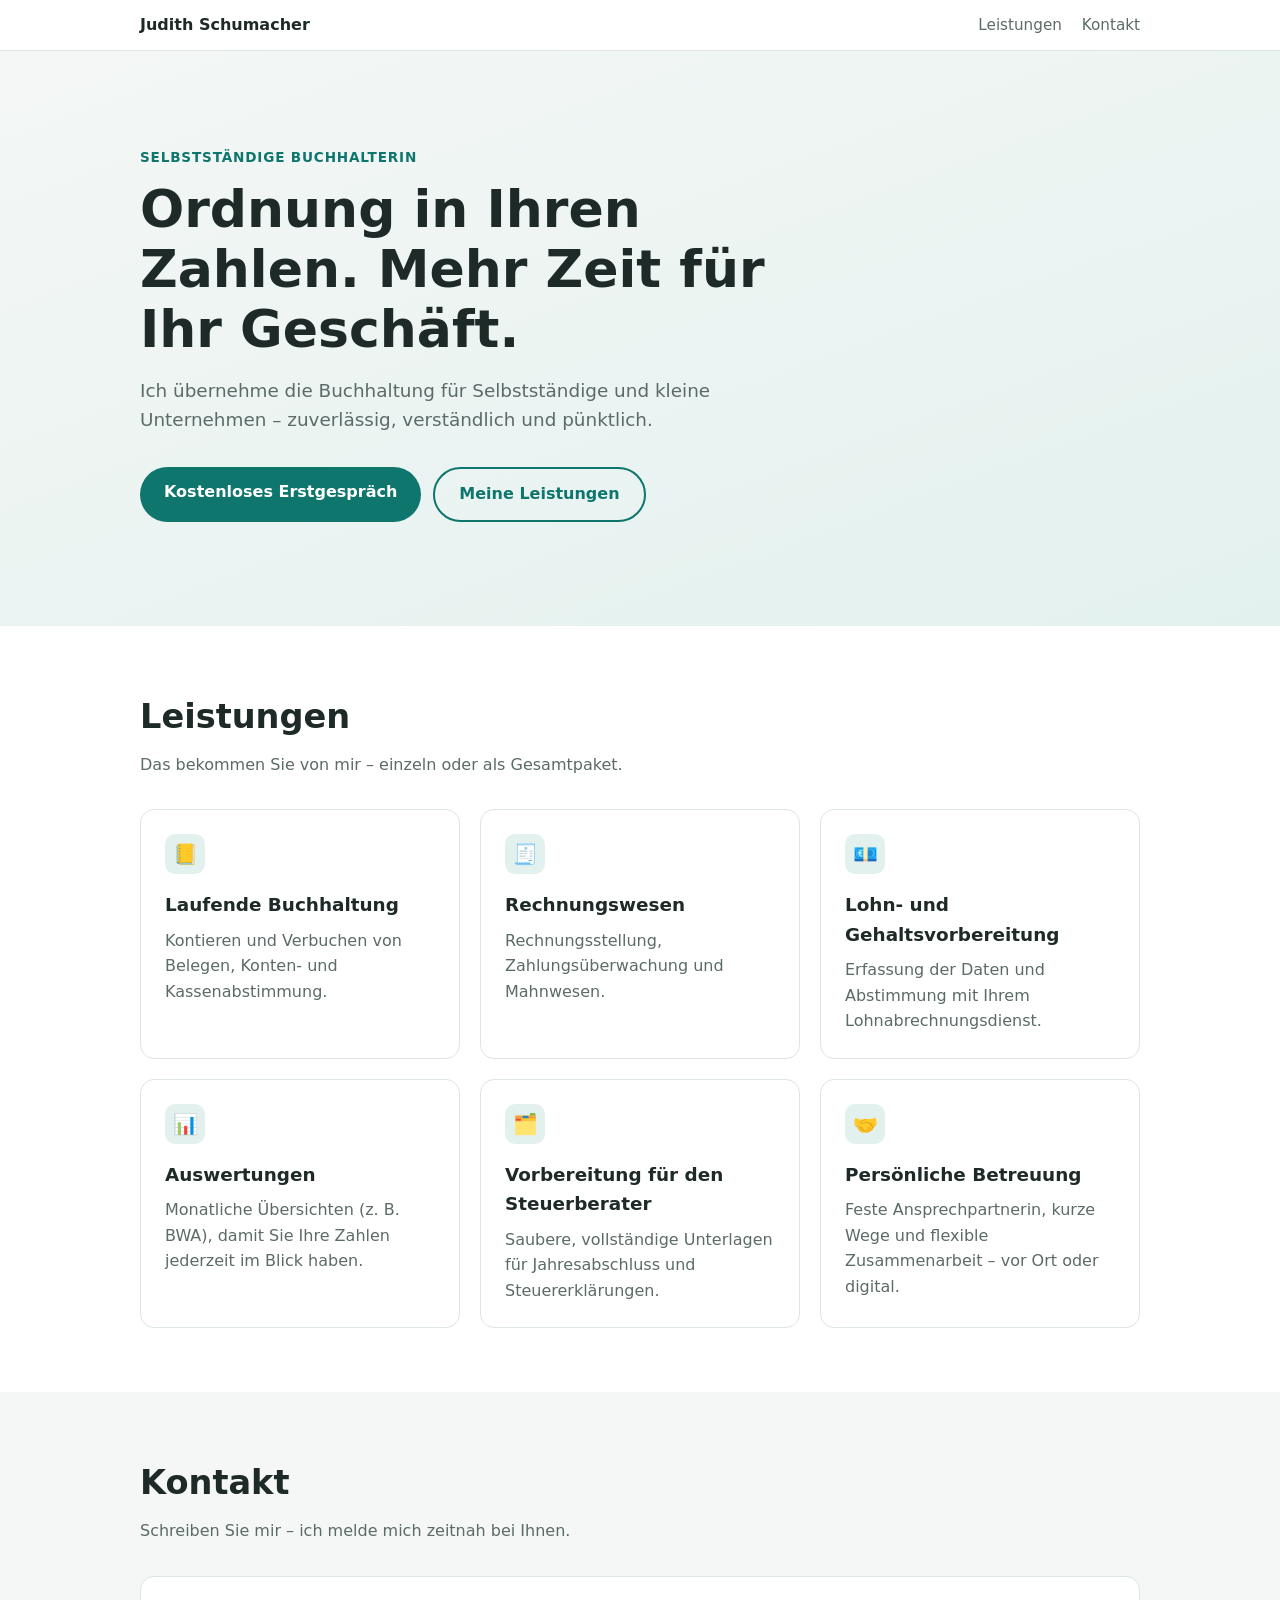
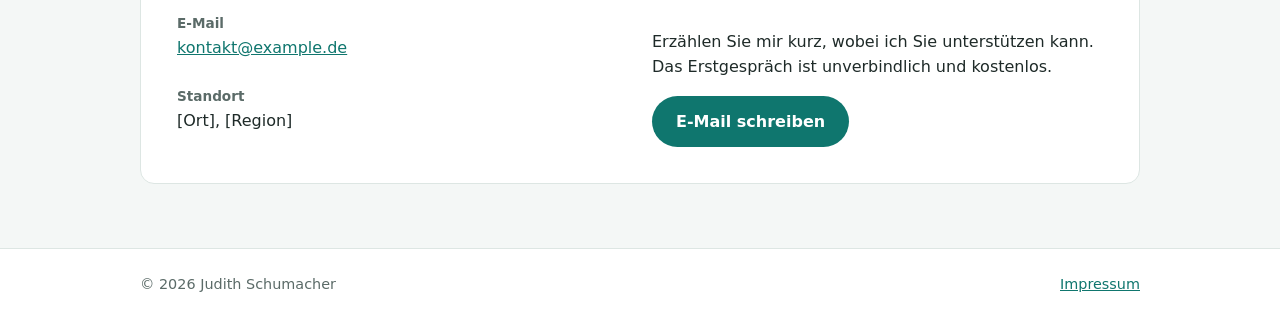
==== index.html @ 083d1010 "v0.1 Installation Website Judith" ====
<!DOCTYPE html>
<html lang="de">
<head>
  <meta charset="UTF-8">
  <meta name="viewport" content="width=device-width, initial-scale=1">
  <title>Judith Schumacher – Selbstständige Buchhaltung</title>
  <meta name="description" content="Judith Schumacher – selbstständige Buchhalterin für Selbstständige und kleine Unternehmen. Laufende Buchhaltung, Rechnungswesen und Vorbereitung für den Steuerberater.">
  <link rel="stylesheet" href="style.css">
</head>
<body>

  <header class="site-header">
    <div class="container">
      <a class="brand" href="#top">Judith Schumacher</a>
      <nav class="nav" aria-label="Hauptnavigation">
        <a href="#leistungen">Leistungen</a>
        <a href="#kontakt">Kontakt</a>
      </nav>
    </div>
  </header>

  <main id="top">
    <!-- Hero -->
    <div class="hero">
      <div class="container">
        <p class="eyebrow">Selbstständige Buchhalterin</p>
        <h1>Ordnung in Ihren Zahlen. Mehr Zeit für Ihr Geschäft.</h1>
        <p class="lead">
          Ich übernehme die Buchhaltung für Selbstständige und kleine Unternehmen –
          zuverlässig, verständlich und pünktlich.
        </p>
        <div class="actions">
          <a class="btn" href="#kontakt">Kostenloses Erstgespräch</a>
          <a class="btn secondary" href="#leistungen">Meine Leistungen</a>
        </div>
      </div>
    </div>

    <!-- Leistungen -->
    <section id="leistungen">
      <div class="container">
        <h2>Leistungen</h2>
        <p class="section-intro">Das bekommen Sie von mir – einzeln oder als Gesamtpaket.</p>
        <div class="cards">
          <article class="card">
            <div class="icon" aria-hidden="true">📒</div>
            <h3>Laufende Buchhaltung</h3>
            <p>Kontieren und Verbuchen von Belegen, Konten- und Kassenabstimmung.</p>
          </article>
          <article class="card">
            <div class="icon" aria-hidden="true">🧾</div>
            <h3>Rechnungswesen</h3>
            <p>Rechnungsstellung, Zahlungsüberwachung und Mahnwesen.</p>
          </article>
          <article class="card">
            <div class="icon" aria-hidden="true">💶</div>
            <h3>Lohn- und Gehaltsvorbereitung</h3>
            <p>Erfassung der Daten und Abstimmung mit Ihrem Lohnabrechnungsdienst.</p>
          </article>
          <article class="card">
            <div class="icon" aria-hidden="true">📊</div>
            <h3>Auswertungen</h3>
            <p>Monatliche Übersichten (z. B. BWA), damit Sie Ihre Zahlen jederzeit im Blick haben.</p>
          </article>
          <article class="card">
            <div class="icon" aria-hidden="true">🗂️</div>
            <h3>Vorbereitung für den Steuerberater</h3>
            <p>Saubere, vollständige Unterlagen für Jahresabschluss und Steuererklärungen.</p>
          </article>
          <article class="card">
            <div class="icon" aria-hidden="true">🤝</div>
            <h3>Persönliche Betreuung</h3>
            <p>Feste Ansprechpartnerin, kurze Wege und flexible Zusammenarbeit – vor Ort oder digital.</p>
          </article>
        </div>
      </div>
    </section>

    <!-- Kontakt -->
    <section id="kontakt" class="soft">
      <div class="container">
        <h2>Kontakt</h2>
        <p class="section-intro">Schreiben Sie mir – ich melde mich zeitnah bei Ihnen.</p>
        <div class="contact-box">
          <ul class="contact-list">
            <li><strong>E-Mail</strong><a href="mailto:kontakt@example.de">kontakt@example.de</a></li>
            <li><strong>Standort</strong>[Ort], [Region]</li>
          </ul>
          <div>
            <p>Erzählen Sie mir kurz, wobei ich Sie unterstützen kann. Das Erstgespräch ist unverbindlich und kostenlos.</p>
            <a class="btn" href="mailto:kontakt@example.de?subject=Anfrage%20Buchhaltung">E-Mail schreiben</a>
          </div>
        </div>
      </div>
    </section>
  </main>

  <footer class="site-footer">
    <div class="container">
      <span>© <span id="year">2026</span> Judith Schumacher</span>
      <a href="impressum.html">Impressum</a>
    </div>
  </footer>

  <script>document.getElementById("year").textContent = new Date().getFullYear();</script>
</body>
</html>
---- style.css ----
:root {
  --bg: #ffffff;
  --bg-soft: #f4f7f6;
  --text: #1e2a28;
  --muted: #5b6b68;
  --accent: #0f766e;
  --accent-dark: #0b5953;
  --border: #dde6e3;
  --radius: 14px;
}

*, *::before, *::after { box-sizing: border-box; }

html { scroll-behavior: smooth; }

body {
  margin: 0;
  font-family: system-ui, -apple-system, "Segoe UI", Roboto, sans-serif;
  color: var(--text);
  background: var(--bg);
  line-height: 1.6;
}

a { color: var(--accent); }
a:hover { color: var(--accent-dark); }

.container {
  width: 100%;
  max-width: 1040px;
  margin: 0 auto;
  padding: 0 1.25rem;
}

/* Header */
.site-header {
  position: sticky;
  top: 0;
  z-index: 10;
  background: rgba(255, 255, 255, 0.92);
  backdrop-filter: blur(8px);
  border-bottom: 1px solid var(--border);
}
.site-header .container {
  display: flex;
  flex-wrap: wrap;
  align-items: center;
  justify-content: space-between;
  gap: 0.25rem 1rem;
  padding-top: 0.75rem;
  padding-bottom: 0.75rem;
}
.brand {
  font-weight: 700;
  color: var(--text);
  text-decoration: none;
}
.nav { display: flex; gap: 1.25rem; }
.nav a {
  color: var(--muted);
  text-decoration: none;
  font-size: 0.95rem;
}
.nav a:hover { color: var(--accent); }

/* Buttons */
.btn {
  display: inline-block;
  padding: 0.8rem 1.5rem;
  border-radius: 999px;
  background: var(--accent);
  color: #fff;
  font-weight: 600;
  text-decoration: none;
  transition: background 0.2s;
}
.btn:hover { background: var(--accent-dark); color: #fff; }
.btn.secondary {
  background: transparent;
  color: var(--accent);
  border: 2px solid var(--accent);
}
.btn.secondary:hover { background: var(--accent); color: #fff; }

/* Hero */
.hero {
  background: linear-gradient(160deg, var(--bg-soft), #e3f1ee);
  padding: 4rem 0 4.5rem;
}
.eyebrow {
  color: var(--accent);
  font-weight: 600;
  letter-spacing: 0.06em;
  text-transform: uppercase;
  font-size: 0.85rem;
  margin: 0 0 0.75rem;
}
.hero h1 {
  font-size: clamp(2rem, 6vw, 3.25rem);
  line-height: 1.15;
  margin: 0 0 1rem;
  max-width: 18ch;
}
.hero p.lead {
  font-size: 1.15rem;
  color: var(--muted);
  max-width: 52ch;
  margin: 0 0 2rem;
}
.hero .actions { display: flex; flex-wrap: wrap; gap: 0.75rem; }

/* Sections */
section { padding: 4rem 0; }
section.soft { background: var(--bg-soft); }
h2 {
  font-size: clamp(1.5rem, 4vw, 2.1rem);
  margin: 0 0 0.5rem;
}
.section-intro { color: var(--muted); margin: 0 0 2rem; max-width: 56ch; }

/* Leistungen */
.cards {
  display: grid;
  gap: 1.25rem;
  grid-template-columns: 1fr;
}
.card {
  background: var(--bg);
  border: 1px solid var(--border);
  border-radius: var(--radius);
  padding: 1.5rem;
}
.card h3 { margin: 0 0 0.5rem; font-size: 1.15rem; }
.card p { margin: 0; color: var(--muted); }
.icon {
  width: 2.5rem;
  height: 2.5rem;
  display: grid;
  place-items: center;
  border-radius: 10px;
  background: #e3f1ee;
  font-size: 1.25rem;
  margin-bottom: 1rem;
}

/* Kontakt */
.contact-box {
  display: grid;
  gap: 1.5rem;
  background: var(--bg);
  border: 1px solid var(--border);
  border-radius: var(--radius);
  padding: 1.75rem;
}
.contact-list { list-style: none; margin: 0; padding: 0; display: grid; gap: 0.75rem; }
.contact-list strong { display: block; font-size: 0.85rem; color: var(--muted); font-weight: 600; }

/* Footer */
.site-footer {
  border-top: 1px solid var(--border);
  padding: 1.5rem 0;
  font-size: 0.9rem;
  color: var(--muted);
}
.site-footer .container {
  display: flex;
  flex-wrap: wrap;
  justify-content: space-between;
  gap: 0.5rem 1rem;
}

/* Rechtstext (Impressum) */
.legal { padding: 3rem 0 4rem; max-width: 720px; }
.legal h1 { font-size: clamp(1.8rem, 5vw, 2.4rem); margin: 0 0 1.5rem; }
.legal h2 { font-size: 1.2rem; margin: 2rem 0 0.5rem; }
.legal p { margin: 0 0 1rem; }

/* Tablet & Desktop */
@media (min-width: 700px) {
  .cards { grid-template-columns: repeat(2, 1fr); }
  .contact-box { grid-template-columns: 1fr 1fr; padding: 2.25rem; }
  .hero { padding: 6rem 0 6.5rem; }
}
@media (min-width: 960px) {
  .cards { grid-template-columns: repeat(3, 1fr); }
}
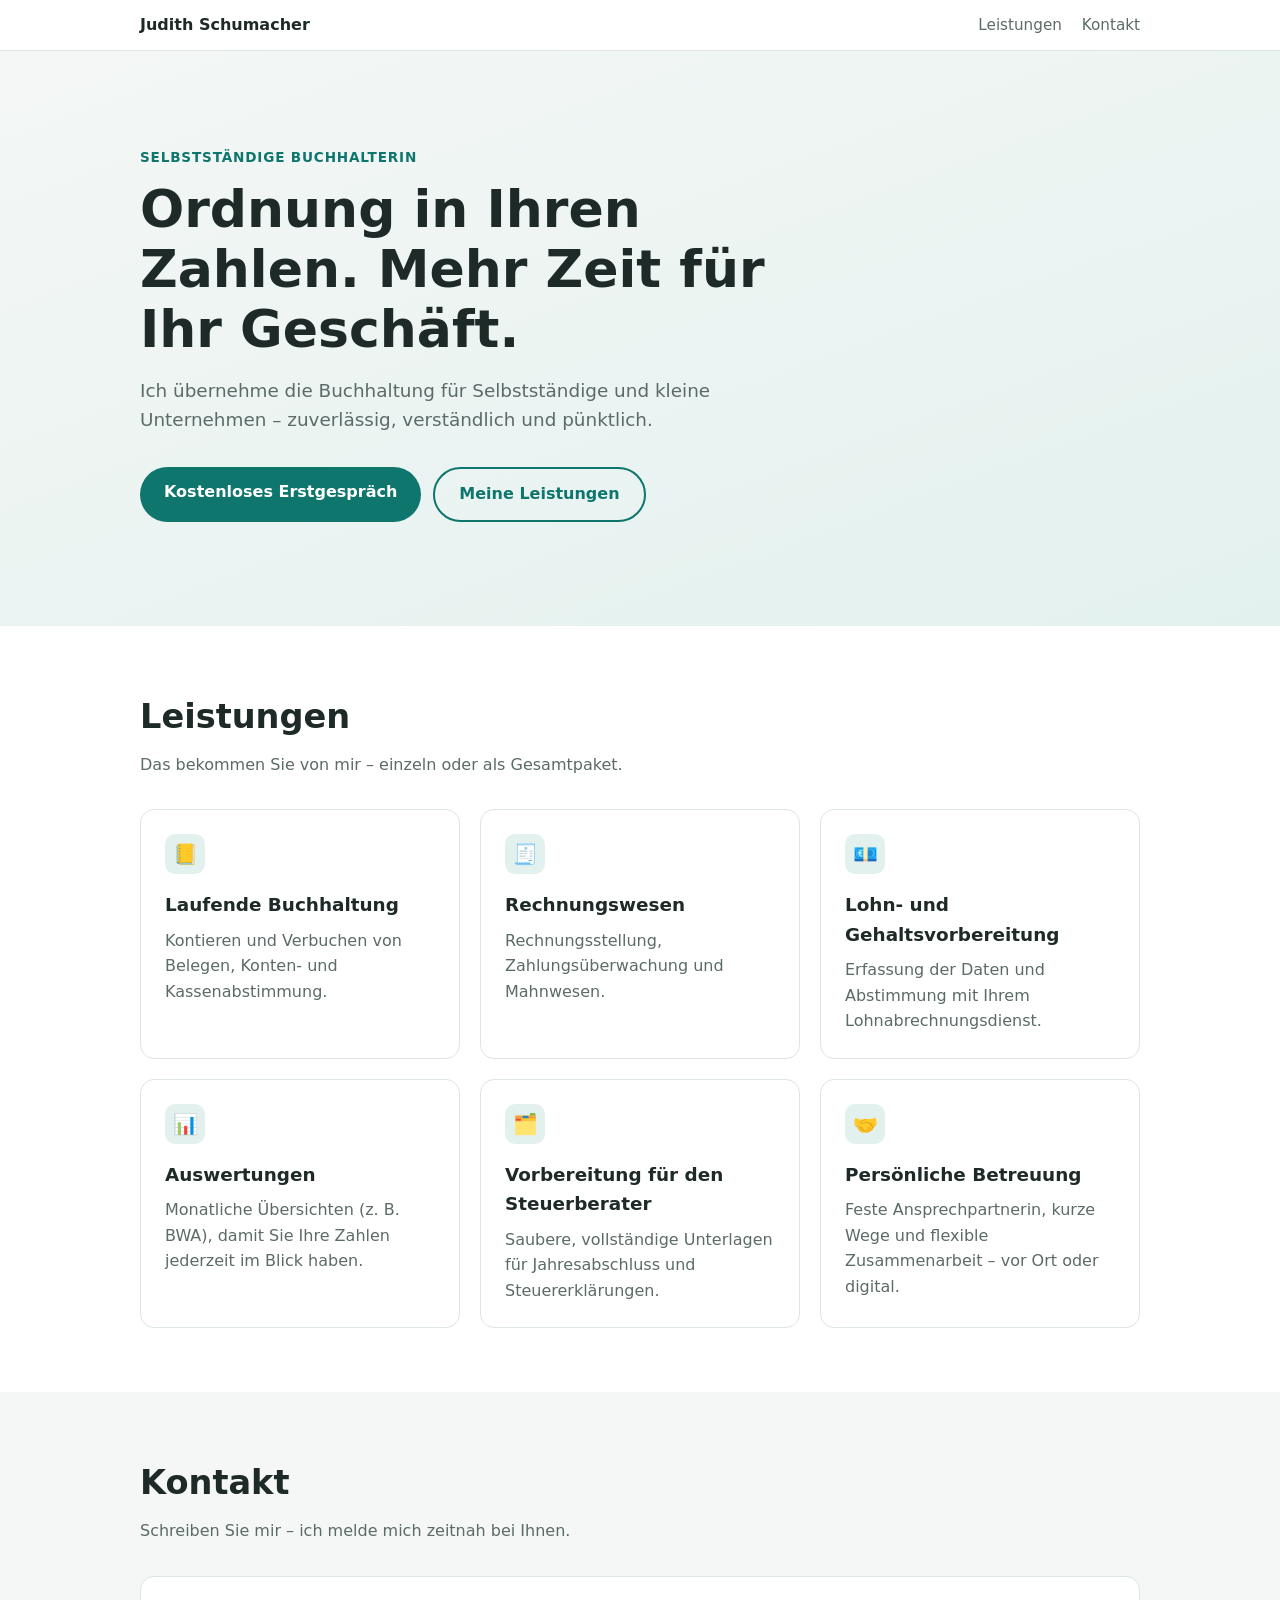
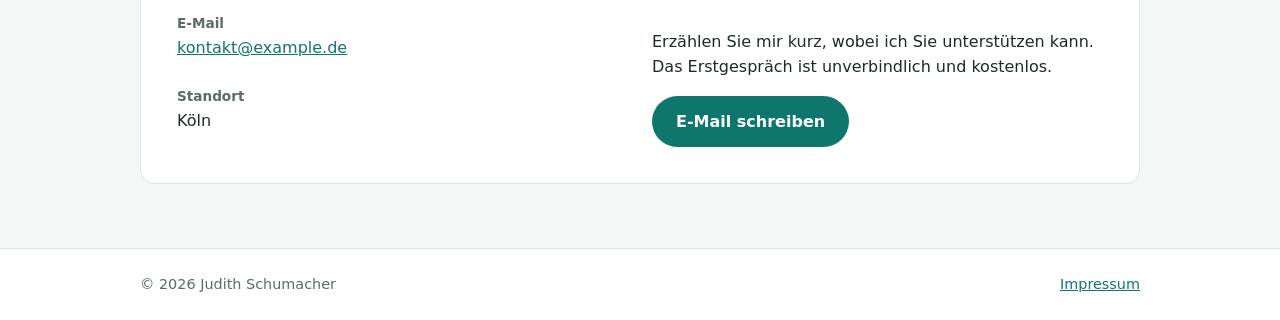
==== commit f57a4a3b: "Update index.html" ====
--- a/index.html
+++ b/index.html
@@ -84,7 +84,7 @@
         <div class="contact-box">
           <ul class="contact-list">
             <li><strong>E-Mail</strong><a href="mailto:kontakt@example.de">kontakt@example.de</a></li>
-            <li><strong>Standort</strong>[Ort], [Region]</li>
+            <li><strong>Standort</strong>Köln</li>
           </ul>
           <div>
             <p>Erzählen Sie mir kurz, wobei ich Sie unterstützen kann. Das Erstgespräch ist unverbindlich und kostenlos.</p>
